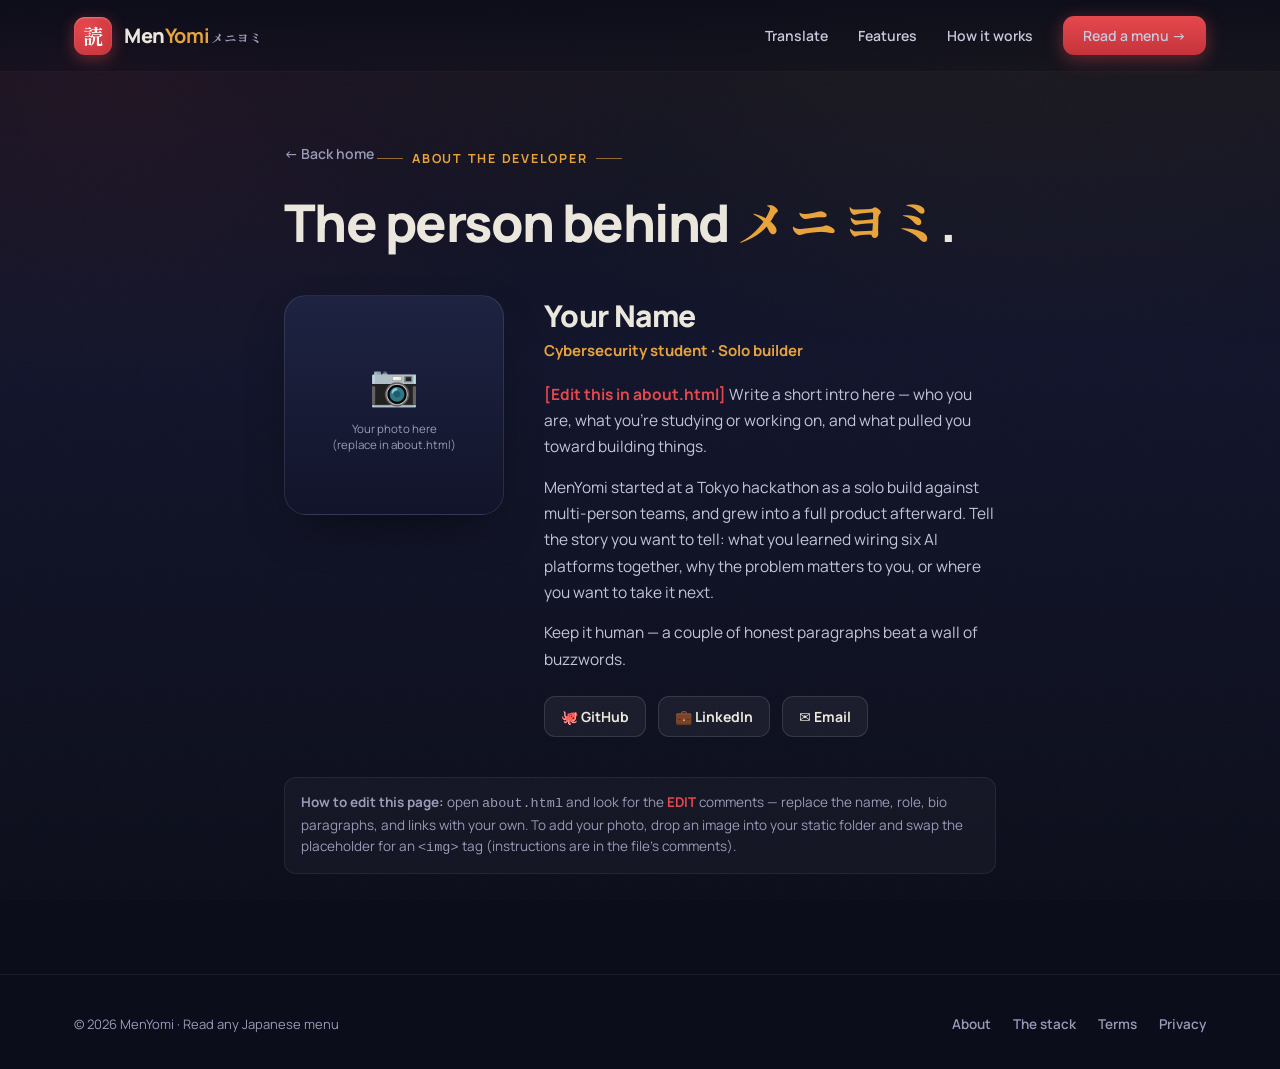
==== templates/about.html @ f1061a75 "before frontend integration" ====
<!DOCTYPE html>
<html lang="en">
<head>
<meta charset="UTF-8" />
<meta name="viewport" content="width=device-width, initial-scale=1.0" />
<title>About the Developer — MenYomi</title>
<link rel="preconnect" href="https://fonts.googleapis.com" />
<link rel="preconnect" href="https://fonts.gstatic.com" crossorigin />
<link href="https://fonts.googleapis.com/css2?family=Shippori+Mincho:wght@600;700;800&family=Zen+Kaku+Gothic+New:wght@400;500;700&family=Manrope:wght@400;500;600;700;800&family=Noto+Sans+JP:wght@400;500;700&display=swap" rel="stylesheet" />
<link rel="stylesheet" href="/static/shared.css" />
<style>
.dev-card{display:grid;grid-template-columns:220px 1fr;gap:40px;margin-top:44px;align-items:start}
@media(max-width:640px){.dev-card{grid-template-columns:1fr;gap:28px}}
.dev-photo{width:220px;height:220px;border-radius:22px;overflow:hidden;position:relative;
  background:linear-gradient(180deg,var(--ink-600),var(--ink-800));border:1px solid rgba(255,255,255,.1);
  box-shadow:0 20px 50px -20px rgba(0,0,0,.6);display:grid;place-items:center}
.dev-photo img{width:100%;height:100%;object-fit:cover;display:block}
.dev-photo .placeholder{text-align:center;color:var(--paper-mute);padding:20px}
.dev-photo .placeholder .ico{font-size:40px;margin-bottom:10px}
.dev-photo .placeholder small{font-size:11.5px;line-height:1.4;display:block}
@media(max-width:640px){.dev-photo{width:160px;height:160px}}
.dev-name{font-family:"Manrope";font-weight:800;font-size:30px;letter-spacing:-.02em;margin-bottom:4px}
.dev-role{color:var(--lantern);font-weight:700;font-size:15px;margin-bottom:20px}
.dev-bio p{color:#c4c4d8;line-height:1.7;font-size:15.5px;margin-bottom:14px}
.dev-links{display:flex;gap:12px;flex-wrap:wrap;margin-top:24px}
.dev-links a{display:inline-flex;align-items:center;gap:8px;text-decoration:none;font-weight:700;font-size:14px;
  color:var(--paper-text);background:rgba(255,255,255,.05);border:1px solid rgba(255,255,255,.12);
  padding:10px 16px;border-radius:11px;transition:all .2s}
.dev-links a:hover{background:rgba(232,163,61,.1);border-color:var(--lantern);color:var(--lantern)}
.edit-flag{color:var(--shu);font-weight:700}
</style>
</head>
<body>
<div class="atmos"></div><div class="grain"></div>

<nav class="nav"><div class="nav-in">
  <a class="brand" href="/"><div class="brand-seal jp">読</div><div class="brand-name">Men<b>Yomi</b><span class="brand-jp">メニヨミ</span></div></a>
  <div class="nav-links">
    <a href="/#app">Translate</a><a href="/#features">Features</a><a href="/#how">How it works</a>
    <a class="nav-cta" href="/#app">Read a menu →</a>
  </div>
</div></nav>

<main class="page page-narrow">
  <a class="back-link" href="/">← Back home</a>
  <span class="eyebrow">About the developer</span>
  <h1>The person behind <span class="jp">メニヨミ</span>.</h1>

  <div class="dev-card">
    <div class="dev-photo">
      <!-- TO ADD YOUR PHOTO: replace the placeholder div below with:
           <img src="/static/me.jpg" alt="Your Name" />
           and drop me.jpg into your static folder. -->
      <div class="placeholder">
        <div class="ico">📷</div>
        <small>Your photo here<br>(replace in about.html)</small>
      </div>
    </div>
    <div class="dev-bio">
      <!-- EDIT: your name -->
      <div class="dev-name">Your Name</div>
      <!-- EDIT: your role / tagline -->
      <div class="dev-role">Cybersecurity student · Solo builder</div>

      <!-- EDIT: your bio. A few short paragraphs work best. -->
      <p><span class="edit-flag">[Edit this in about.html]</span> Write a short intro here — who you are, what you're studying or working on, and what pulled you toward building things.</p>
      <p>MenYomi started at a Tokyo hackathon as a solo build against multi-person teams, and grew into a full product afterward. Tell the story you want to tell: what you learned wiring six AI platforms together, why the problem matters to you, or where you want to take it next.</p>
      <p>Keep it human — a couple of honest paragraphs beat a wall of buzzwords.</p>

      <div class="dev-links">
        <!-- EDIT: your real links, or remove the ones you don't use -->
        <a href="#">🐙 GitHub</a>
        <a href="#">💼 LinkedIn</a>
        <a href="#">✉️ Email</a>
      </div>
    </div>
  </div>

  <div class="muted-note" style="margin-top:40px">
    <b>How to edit this page:</b> open <code>about.html</code> and look for the <span class="edit-flag">EDIT</span> comments — replace the name, role, bio paragraphs, and links with your own. To add your photo, drop an image into your static folder and swap the placeholder for an <code>&lt;img&gt;</code> tag (instructions are in the file's comments).
  </div>
</main>

<footer class="footer"><div class="footer-in">
  <p>© 2026 MenYomi · Read any Japanese menu</p>
  <nav class="footer-nav"><a href="/about">About</a><a href="/stack">The stack</a><a href="/terms">Terms</a><a href="/privacy">Privacy</a></nav>
</div></footer>
</body>
</html>
---- static/shared.css ----
:root{
  --ink-900:#0b0d1a;--ink-800:#11142a;--ink-700:#171b36;--ink-600:#1e2342;--ink-glow:#2a3160;
  --washi:#f6efe0;--washi-2:#efe6d2;--washi-line:#e2d5b8;--sumi:#1b1712;--sumi-soft:#6a6152;
  --paper-text:#ece7dc;--paper-mute:#9a9ab8;
  --lantern:#e8a33d;--lantern-hi:#ffcf7a;--shu:#e5484d;--shu-deep:#c5343b;--matcha:#7d9b6a;
  --radius:18px;--maxw:1180px;--ease:cubic-bezier(.22,.61,.36,1);
}
*{margin:0;padding:0;box-sizing:border-box}
html{scroll-behavior:smooth}
body{font-family:"Manrope","Zen Kaku Gothic New",system-ui,sans-serif;background:var(--ink-900);
  color:var(--paper-text);-webkit-font-smoothing:antialiased;overflow-x:hidden}
.jp{font-family:"Shippori Mincho","Noto Sans JP",serif}
.atmos{position:fixed;inset:0;z-index:-2;
  background:radial-gradient(120% 90% at 82% -10%,rgba(232,163,61,.10),transparent 55%),
    radial-gradient(90% 70% at 8% 8%,rgba(229,72,77,.09),transparent 50%),
    linear-gradient(180deg,var(--ink-900),var(--ink-800) 40%,var(--ink-900))}
.grain{position:fixed;inset:0;z-index:-1;opacity:.035;pointer-events:none;
  background-image:url("data:image/svg+xml,%3Csvg xmlns='http://www.w3.org/2000/svg' width='120' height='120'%3E%3Cfilter id='n'%3E%3CfeTurbulence type='fractalNoise' baseFrequency='.9' numOctaves='2'/%3E%3C/filter%3E%3Crect width='100%25' height='100%25' filter='url(%23n)'/%3E%3C/svg%3E")}

/* nav */
.nav{position:sticky;top:0;z-index:50;backdrop-filter:blur(12px);
  background:linear-gradient(180deg,rgba(11,13,26,.85),rgba(11,13,26,.35));border-bottom:1px solid rgba(255,255,255,.06)}
.nav-in{max-width:var(--maxw);margin:0 auto;padding:16px 24px;display:flex;align-items:center;gap:20px}
.brand{display:flex;align-items:center;gap:12px;text-decoration:none;color:inherit}
.brand-seal{width:38px;height:38px;border-radius:11px;display:grid;place-items:center;
  background:radial-gradient(circle at 30% 25%,var(--shu),var(--shu-deep));
  box-shadow:0 4px 16px rgba(229,72,77,.4),inset 0 1px 2px rgba(255,255,255,.3);
  font-family:"Shippori Mincho",serif;font-weight:800;color:#fff;font-size:20px;line-height:1}
.brand-name{font-family:"Manrope",sans-serif;font-weight:800;font-size:20px;letter-spacing:-.02em}
.brand-name b{color:var(--lantern)}
.brand-jp{font-family:"Shippori Mincho",serif;color:var(--paper-mute);font-size:13px;margin-left:2px}
.nav-links{margin-left:auto;display:flex;gap:30px;align-items:center}
.nav-links a{color:#c8c8dc;text-decoration:none;font-size:14px;font-weight:600;transition:color .2s;position:relative}
.nav-links a:not(.nav-cta):hover{color:#fff}
.nav-links a:not(.nav-cta)::after{content:"";position:absolute;left:0;right:0;bottom:-5px;height:2px;
  background:var(--lantern);transform:scaleX(0);transform-origin:left;transition:transform .25s var(--ease)}
.nav-links a:not(.nav-cta):hover::after{transform:scaleX(1)}
.nav-cta{background:linear-gradient(180deg,var(--shu),var(--shu-deep));color:#fff;padding:10px 20px;border-radius:11px;
  font-weight:800;box-shadow:0 4px 18px rgba(229,72,77,.4);transition:transform .2s,box-shadow .2s}
.nav-cta:hover{transform:translateY(-1px);box-shadow:0 8px 26px rgba(229,72,77,.6);color:#fff}
@media(max-width:720px){.nav-links a:not(.nav-cta){display:none}}

/* page shell */
.page{max-width:920px;margin:0 auto;padding:70px 24px 40px}
.page-narrow{max-width:760px}
.eyebrow{display:inline-flex;align-items:center;gap:9px;font-size:12.5px;font-weight:700;letter-spacing:.14em;
  text-transform:uppercase;color:var(--lantern);margin-bottom:20px}
.eyebrow::before,.eyebrow::after{content:"";width:26px;height:1px;background:var(--lantern);opacity:.6}
.page h1{font-family:"Manrope";font-weight:800;font-size:clamp(32px,5vw,52px);letter-spacing:-.03em;line-height:1.05;margin-bottom:14px}
.page h1 .jp{color:var(--lantern);font-family:"Shippori Mincho",serif}
.page .lede{color:var(--paper-mute);font-size:17px;line-height:1.6;max-width:40em;margin-bottom:8px}
.back-link{display:inline-flex;align-items:center;gap:8px;color:var(--paper-mute);text-decoration:none;
  font-weight:600;font-size:14px;margin-bottom:30px;transition:color .2s}
.back-link:hover{color:var(--lantern)}

/* prose (legal + about) */
.prose{color:var(--paper-text)}
.prose h2{font-family:"Manrope";font-weight:800;font-size:22px;margin:38px 0 12px;letter-spacing:-.01em}
.prose h2 .jp{color:var(--lantern);font-size:18px;margin-right:8px}
.prose p{color:#c4c4d8;line-height:1.7;margin-bottom:14px;font-size:15.5px}
.prose ul{margin:0 0 16px 22px;color:#c4c4d8;line-height:1.7;font-size:15.5px}
.prose li{margin-bottom:7px}
.prose a{color:var(--lantern);text-decoration:none;border-bottom:1px solid rgba(232,163,61,.3)}
.prose a:hover{border-color:var(--lantern)}
.muted-note{color:var(--paper-mute);font-size:13.5px;margin-top:8px;padding:14px 16px;background:rgba(255,255,255,.03);
  border:1px solid rgba(255,255,255,.07);border-radius:12px;line-height:1.55}

/* footer */
.footer{border-top:1px solid rgba(255,255,255,.07);margin-top:60px}
.footer-in{max-width:var(--maxw);margin:0 auto;padding:40px 24px;display:flex;justify-content:space-between;
  align-items:center;gap:20px;flex-wrap:wrap}
.footer-in p{color:var(--paper-mute);font-size:13px}
.footer-nav{display:flex;gap:22px}
.footer-nav a{color:var(--paper-mute);text-decoration:none;font-size:13.5px;font-weight:600;transition:color .2s}
.footer-nav a:hover{color:var(--paper-text)}
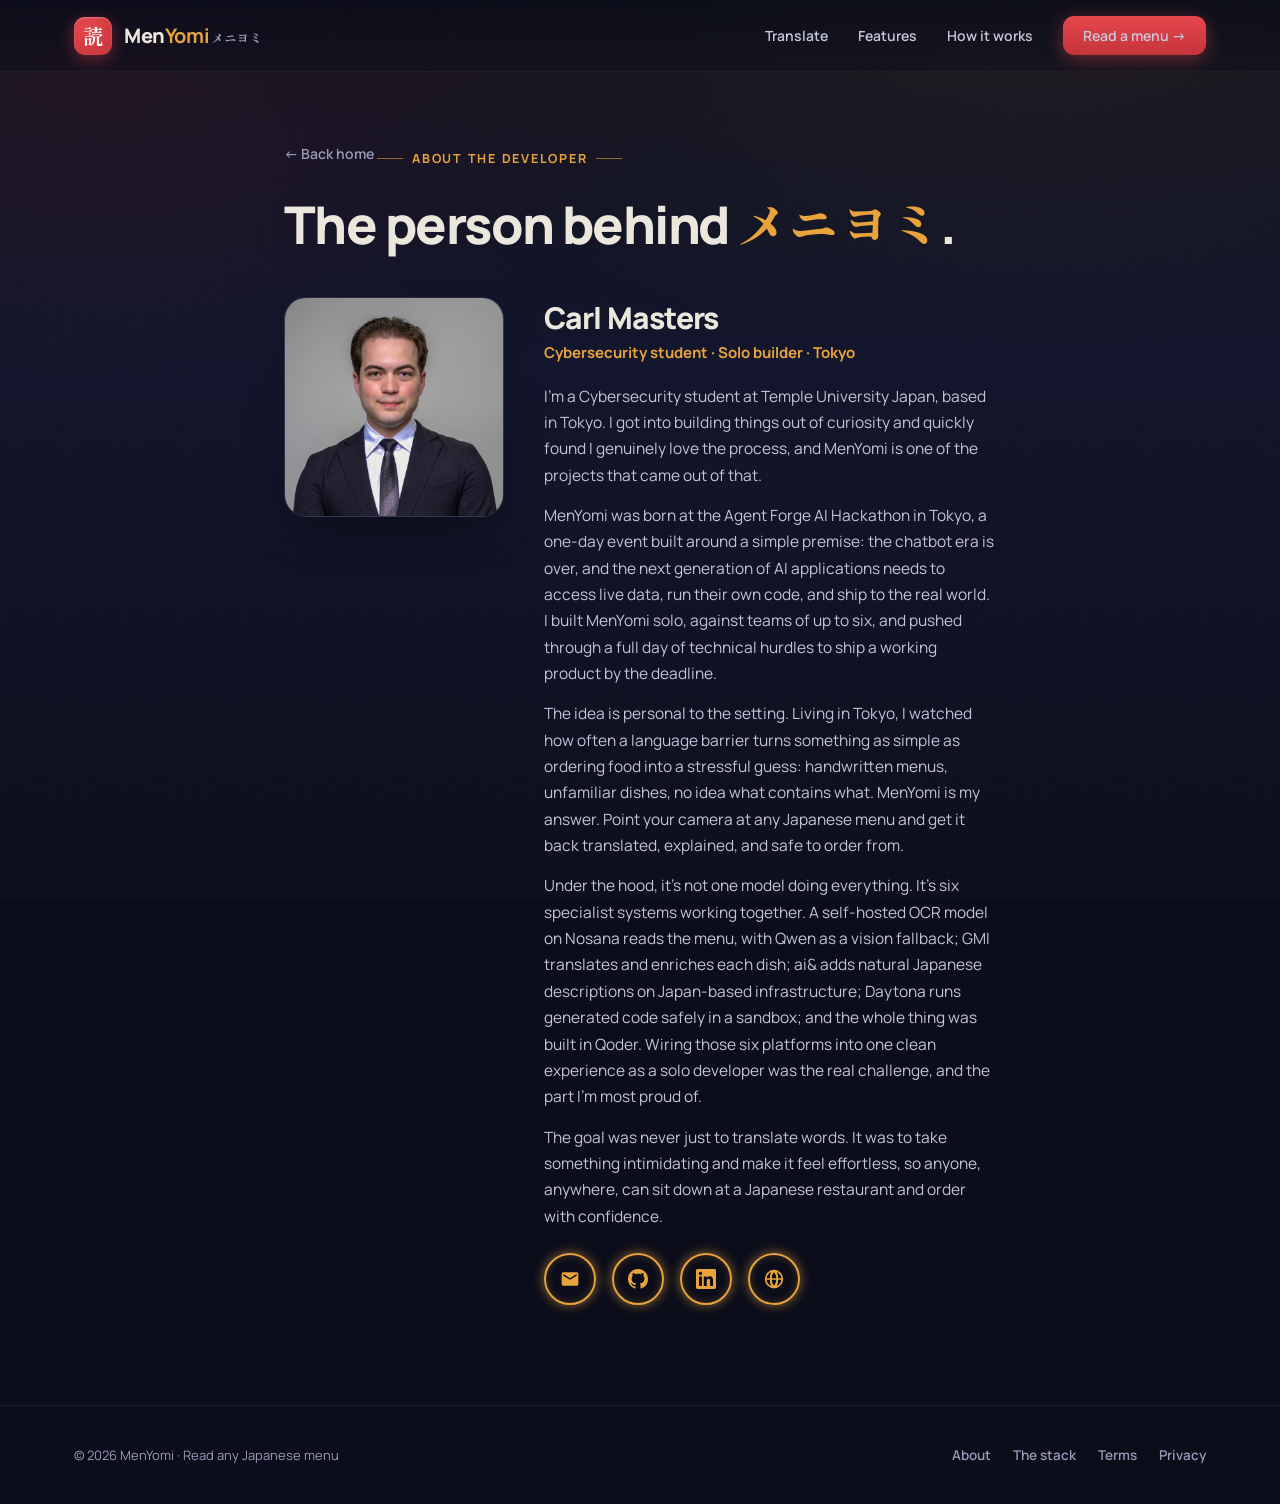
==== commit 4b0cca96: "complete product site: 6-sponsor pipeline, photo + text translation, currency, romaji, nutrition, al" ====
--- a/templates/about.html
+++ b/templates/about.html
@@ -22,12 +22,16 @@
 .dev-name{font-family:"Manrope";font-weight:800;font-size:30px;letter-spacing:-.02em;margin-bottom:4px}
 .dev-role{color:var(--lantern);font-weight:700;font-size:15px;margin-bottom:20px}
 .dev-bio p{color:#c4c4d8;line-height:1.7;font-size:15.5px;margin-bottom:14px}
-.dev-links{display:flex;gap:12px;flex-wrap:wrap;margin-top:24px}
-.dev-links a{display:inline-flex;align-items:center;gap:8px;text-decoration:none;font-weight:700;font-size:14px;
-  color:var(--paper-text);background:rgba(255,255,255,.05);border:1px solid rgba(255,255,255,.12);
-  padding:10px 16px;border-radius:11px;transition:all .2s}
-.dev-links a:hover{background:rgba(232,163,61,.1);border-color:var(--lantern);color:var(--lantern)}
-.edit-flag{color:var(--shu);font-weight:700}
+.back-link{margin-bottom:32px}
+.dev-links{display:flex;gap:16px;flex-wrap:wrap;margin-top:24px}
+.dev-links a{width:52px;height:52px;border-radius:50%;display:grid;place-items:center;
+  border:2px solid var(--lantern);color:var(--lantern);
+  background:transparent;transition:all .25s ease;
+  box-shadow:0 0 12px rgba(232,163,61,.6),inset 0 0 8px rgba(232,163,61,.25)}
+.dev-links a:hover{transform:translateY(-3px);
+  box-shadow:0 0 20px rgba(232,163,61,.85),0 0 40px rgba(232,163,61,.35),inset 0 0 12px rgba(232,163,61,.4)}
+.dev-links a svg{width:20px;height:20px;fill:var(--lantern)}
+
 </style>
 </head>
 <body>
@@ -48,37 +52,31 @@
 
   <div class="dev-card">
     <div class="dev-photo">
-      <!-- TO ADD YOUR PHOTO: replace the placeholder div below with:
-           <img src="/static/me.jpg" alt="Your Name" />
-           and drop me.jpg into your static folder. -->
-      <div class="placeholder">
-        <div class="ico">📷</div>
-        <small>Your photo here<br>(replace in about.html)</small>
-      </div>
+      <img src="/static/me.jpg" alt="Carl Masters" />
     </div>
     <div class="dev-bio">
-      <!-- EDIT: your name -->
-      <div class="dev-name">Your Name</div>
-      <!-- EDIT: your role / tagline -->
-      <div class="dev-role">Cybersecurity student · Solo builder</div>
+      <div class="dev-name">Carl Masters</div>
+      <div class="dev-role">Cybersecurity student · Solo builder · Tokyo</div>
 
-      <!-- EDIT: your bio. A few short paragraphs work best. -->
-      <p><span class="edit-flag">[Edit this in about.html]</span> Write a short intro here — who you are, what you're studying or working on, and what pulled you toward building things.</p>
-      <p>MenYomi started at a Tokyo hackathon as a solo build against multi-person teams, and grew into a full product afterward. Tell the story you want to tell: what you learned wiring six AI platforms together, why the problem matters to you, or where you want to take it next.</p>
-      <p>Keep it human — a couple of honest paragraphs beat a wall of buzzwords.</p>
+      <p>I'm a Cybersecurity student at Temple University Japan, based in Tokyo. I got into building things out of curiosity and quickly found I genuinely love the process, and MenYomi is one of the projects that came out of that.</p>
+
+      <p>MenYomi was born at the Agent Forge AI Hackathon in Tokyo, a one-day event built around a simple premise: the chatbot era is over, and the next generation of AI applications needs to access live data, run their own code, and ship to the real world. I built MenYomi solo, against teams of up to six, and pushed through a full day of technical hurdles to ship a working product by the deadline.</p>
+
+      <p>The idea is personal to the setting. Living in Tokyo, I watched how often a language barrier turns something as simple as ordering food into a stressful guess: handwritten menus, unfamiliar dishes, no idea what contains what. MenYomi is my answer. Point your camera at any Japanese menu and get it back translated, explained, and safe to order from.</p>
+
+      <p>Under the hood, it's not one model doing everything. It's six specialist systems working together. A self-hosted OCR model on Nosana reads the menu, with Qwen as a vision fallback; GMI translates and enriches each dish; ai&amp; adds natural Japanese descriptions on Japan-based infrastructure; Daytona runs generated code safely in a sandbox; and the whole thing was built in Qoder. Wiring those six platforms into one clean experience as a solo developer was the real challenge, and the part I'm most proud of.</p>
+
+      <p>The goal was never just to translate words. It was to take something intimidating and make it feel effortless, so anyone, anywhere, can sit down at a Japanese restaurant and order with confidence.</p>
 
       <div class="dev-links">
-        <!-- EDIT: your real links, or remove the ones you don't use -->
-        <a href="#">🐙 GitHub</a>
-        <a href="#">💼 LinkedIn</a>
-        <a href="#">✉️ Email</a>
+        <a href="mailto:carl.masters.dev@protonmail.com" title="Email"><svg viewBox="0 0 24 24"><path d="M20 4H4c-1.1 0-2 .9-2 2v12c0 1.1.9 2 2 2h16c1.1 0 2-.9 2-2V6c0-1.1-.9-2-2-2zm0 4l-8 5-8-5V6l8 5 8-5v2z"/></svg></a>
+        <a href="https://github.com/carlmasters02" target="_blank" rel="noopener" title="GitHub"><svg viewBox="0 0 24 24"><path d="M12 0C5.37 0 0 5.37 0 12c0 5.31 3.435 9.795 8.205 11.385.6.105.825-.255.825-.57 0-.285-.015-1.23-.015-2.235-3.015.555-3.795-.735-4.035-1.41-.135-.345-.72-1.41-1.23-1.695-.42-.225-1.02-.78-.015-.795.945-.015 1.62.87 1.845 1.23 1.08 1.815 2.805 1.305 3.495.99.105-.78.42-1.305.765-1.605-2.67-.3-5.46-1.335-5.46-5.925 0-1.305.465-2.385 1.23-3.225-.12-.3-.54-1.53.12-3.18 0 0 1.005-.315 3.3 1.23.96-.27 1.98-.405 3-.405s2.04.135 3 .405c2.295-1.56 3.3-1.23 3.3-1.23.66 1.65.24 2.88.12 3.18.765.84 1.23 1.905 1.23 3.225 0 4.605-2.805 5.625-5.475 5.925.435.375.81 1.095.81 2.22 0 1.605-.015 2.895-.015 3.3 0 .315.225.69.825.57A12.02 12.02 0 0024 12c0-6.63-5.37-12-12-12z"/></svg></a>
+        <a href="https://www.linkedin.com/in/carl-masters-724951297/" target="_blank" rel="noopener" title="LinkedIn"><svg viewBox="0 0 24 24"><path d="M20.447 20.452h-3.554v-5.569c0-1.328-.027-3.037-1.852-3.037-1.853 0-2.136 1.445-2.136 2.939v5.667H9.351V9h3.414v1.561h.046c.477-.9 1.637-1.85 3.37-1.85 3.601 0 4.267 2.37 4.267 5.455v6.286zM5.337 7.433a2.062 2.062 0 01-2.063-2.065 2.064 2.064 0 112.063 2.065zm1.782 13.019H3.555V9h3.564v11.452zM22.225 0H1.771C.792 0 0 .774 0 1.729v20.542C0 23.227.792 24 1.771 24h20.451C23.2 24 24 23.227 24 22.271V1.729C24 .774 23.2 0 22.222 0h.003z"/></svg></a>
+        <a href="https://carlmasters.com" target="_blank" rel="noopener" title="Website"><svg viewBox="0 0 24 24" style="fill:none" stroke="currentColor" stroke-width="2" stroke-linecap="round" stroke-linejoin="round"><circle cx="12" cy="12" r="10"/><ellipse cx="12" cy="12" rx="4" ry="10"/><path d="M2 12h20"/><path d="M12 2a15.3 15.3 0 014 10 15.3 15.3 0 01-4 10 15.3 15.3 0 01-4-10 15.3 15.3 0 014-10z"/></svg></a>
       </div>
     </div>
   </div>
 
-  <div class="muted-note" style="margin-top:40px">
-    <b>How to edit this page:</b> open <code>about.html</code> and look for the <span class="edit-flag">EDIT</span> comments — replace the name, role, bio paragraphs, and links with your own. To add your photo, drop an image into your static folder and swap the placeholder for an <code>&lt;img&gt;</code> tag (instructions are in the file's comments).
-  </div>
 </main>
 
 <footer class="footer"><div class="footer-in">
